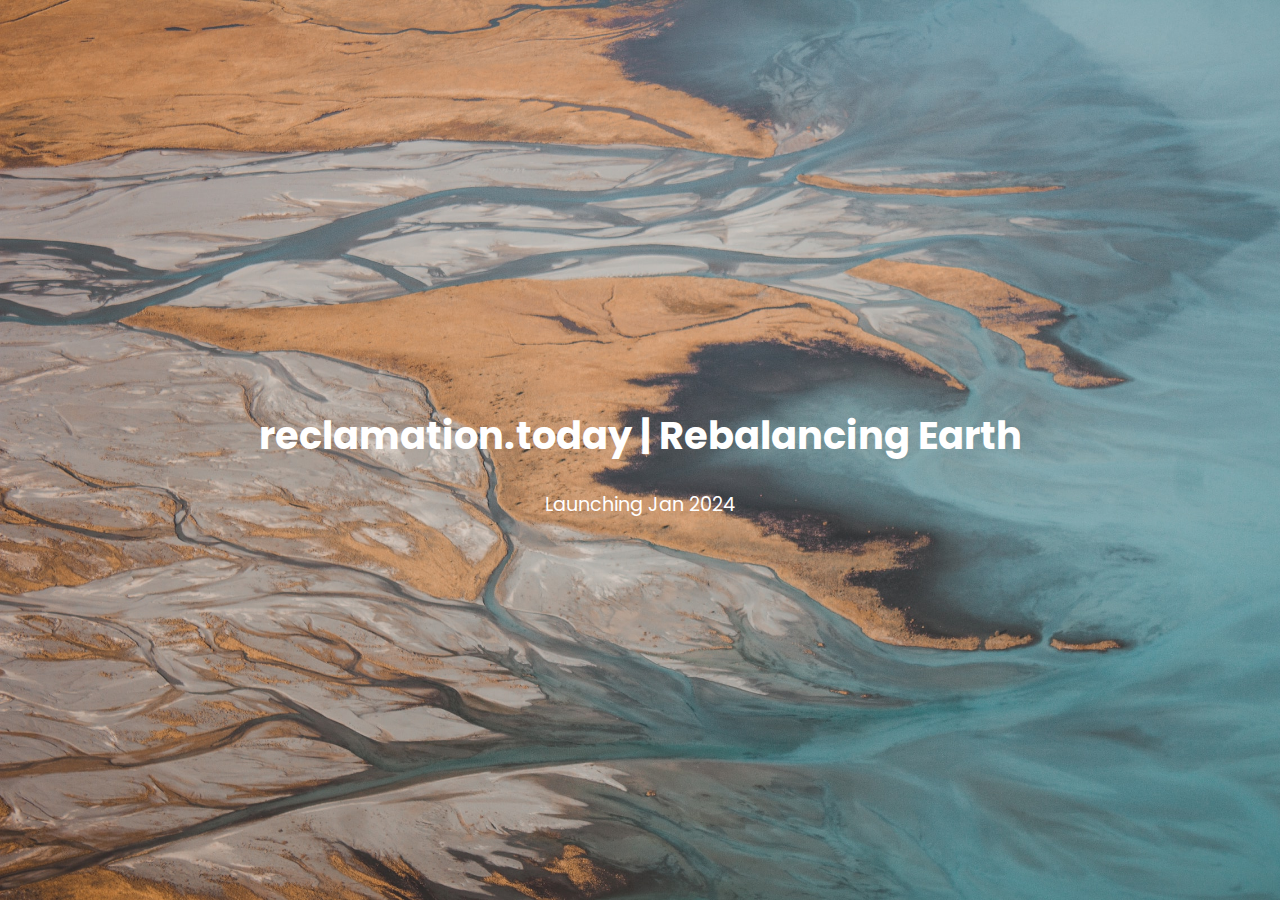
==== index.html @ a5bebaca "added new launch date" ====
<!DOCTYPE html>
<html>
    <head>
        <link rel="stylesheet" href="landingcss.css">
        <link rel="preconnect" href="https://fonts.googleapis.com">
        <link rel="preconnect" href="https://fonts.gstatic.com" crossorigin>
        <link href="https://fonts.googleapis.com/css2?family=Poppins:wght@500&display=swap" rel="stylesheet">
        <title>reclamation.today</title>
    </head>
    <body>
        <div>
            <h1>reclamation.today | Rebalancing Earth</h1>
            <p1>Launching Jan 2024</p1>
        </div>
    </body>
</html>
---- landingcss.css ----
body {
    display: flex;
    flex-direction: column;
    justify-content: center;
    align-items: center;
    text-align: center;
    height: 100vh;
    margin: 0;
    font-family: poppins;
    font-size: larger;
    background-image: url(lpage.jpg);
    background-size: cover;
    color: white;
}
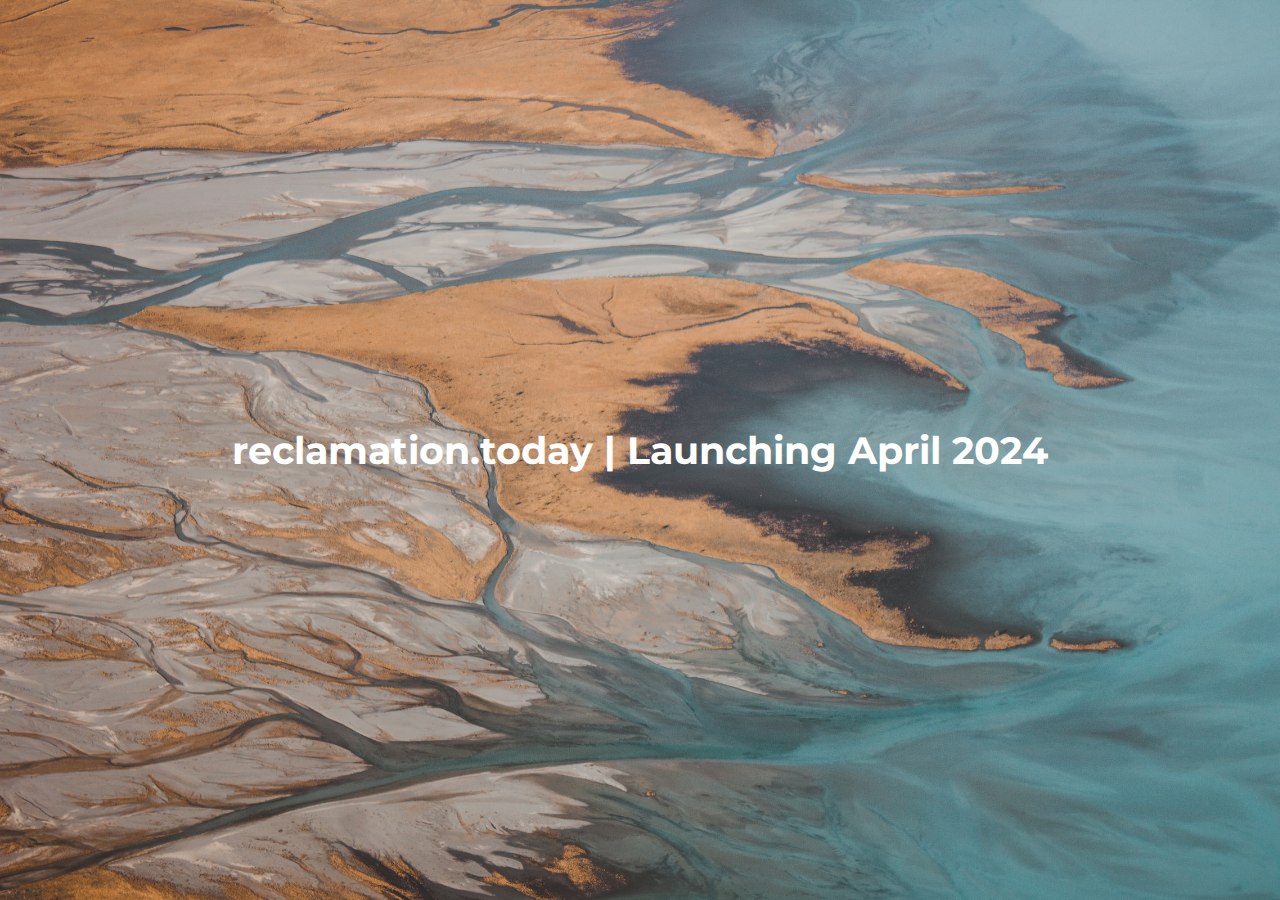
==== commit 715abf4e: "added launch date" ====
--- a/index.html
+++ b/index.html
@@ -1,16 +1,16 @@
 <!DOCTYPE html>
-<html>
-    <head>
-        <link rel="stylesheet" href="landingcss.css">
-        <link rel="preconnect" href="https://fonts.googleapis.com">
-        <link rel="preconnect" href="https://fonts.gstatic.com" crossorigin>
-        <link href="https://fonts.googleapis.com/css2?family=Poppins:wght@500&display=swap" rel="stylesheet">
-        <title>reclamation.today</title>
-    </head>
-    <body>
-        <div>
-            <h1>reclamation.today | Rebalancing Earth</h1>
-            <p1>Launching Jan 2024</p1>
-        </div>
-    </body>
-</html>+<html lang="en">
+<head>
+    <meta charset="UTF-8">
+    <meta name="viewport" content="width=device-width, initial-scale=1.0">
+    <title>reclamation.today</title>
+    <link rel="stylesheet" href="style.css">
+    <link rel="preconnect" href="https://fonts.googleapis.com">
+    <link rel="preconnect" href="https://fonts.gstatic.com" crossorigin>
+    <link href="https://fonts.googleapis.com/css2?family=Montserrat:ital,wght@0,100..900;1,100..900&display=swap" rel="stylesheet">
+</head>
+<body>
+    <h1>reclamation.today | Launching April 2024</h1>
+</body>
+</html>
+
--- a/style.css
+++ b/style.css
@@ -0,0 +1,14 @@
+body {
+    display: flex;
+    flex-direction: column;
+    justify-content: center;
+    align-items: center;
+    text-align: center;
+    height: 100vh;
+    margin: 0;
+    font-family: Montserrat;
+    font-size: larger;
+    background-image: url(lpage.jpg);
+    background-size: cover;
+    color: white;
+}
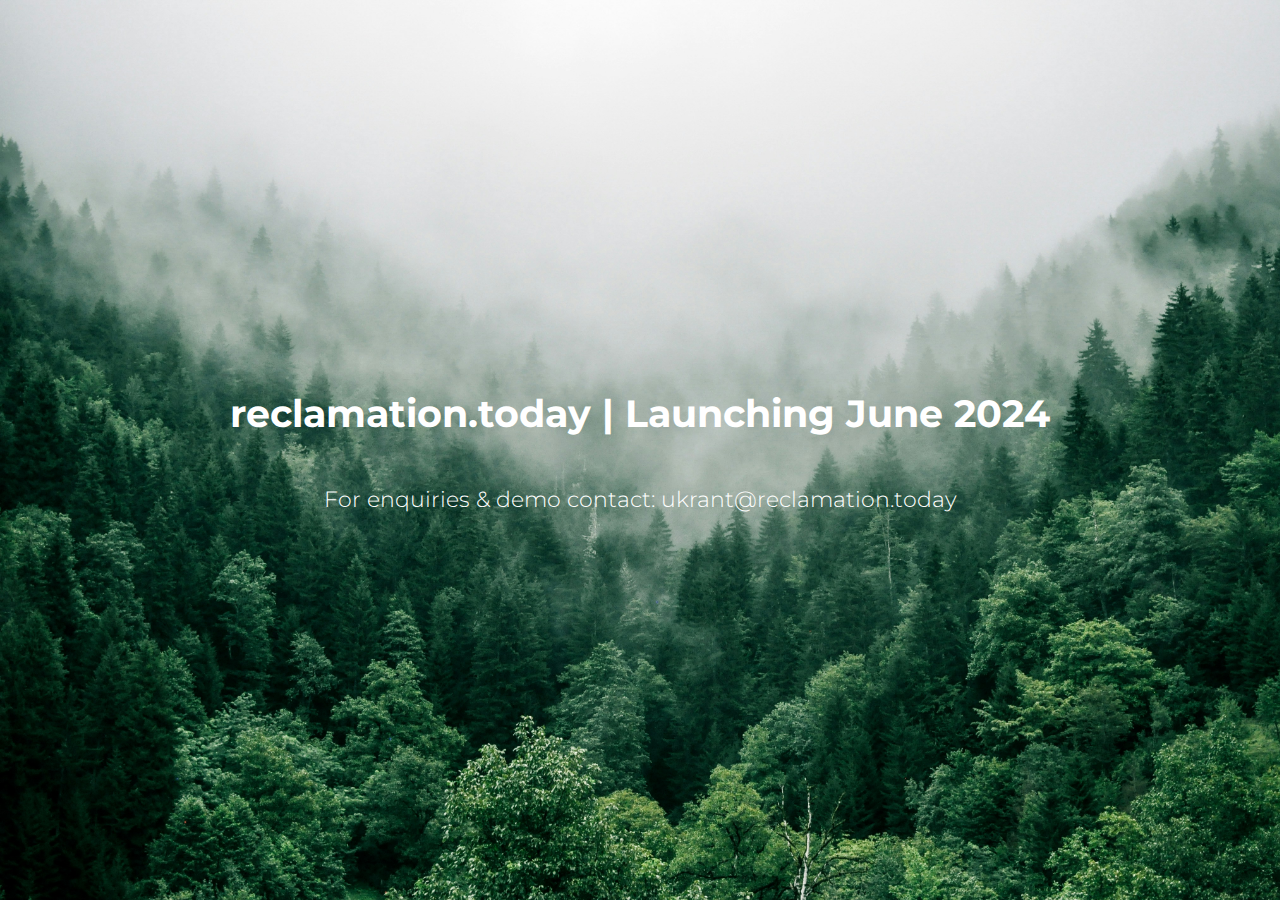
==== commit 494caf5d: "update" ====
--- a/index.html
+++ b/index.html
@@ -10,7 +10,8 @@
     <link href="https://fonts.googleapis.com/css2?family=Montserrat:ital,wght@0,100..900;1,100..900&display=swap" rel="stylesheet">
 </head>
 <body>
-    <h1>reclamation.today | Launching April 2024</h1>
+    <h1>reclamation.today | Launching June 2024</h1>
+    <h3>For enquiries & demo contact: ukrant@reclamation.today</h3>
 </body>
 </html>
 
--- a/style.css
+++ b/style.css
@@ -8,7 +8,11 @@
     margin: 0;
     font-family: Montserrat;
     font-size: larger;
-    background-image: url(lpage.jpg);
+    background-image: url(rec.jpg);
     background-size: cover;
     color: white;
 }
+
+h3 {
+    font-weight: 300;
+}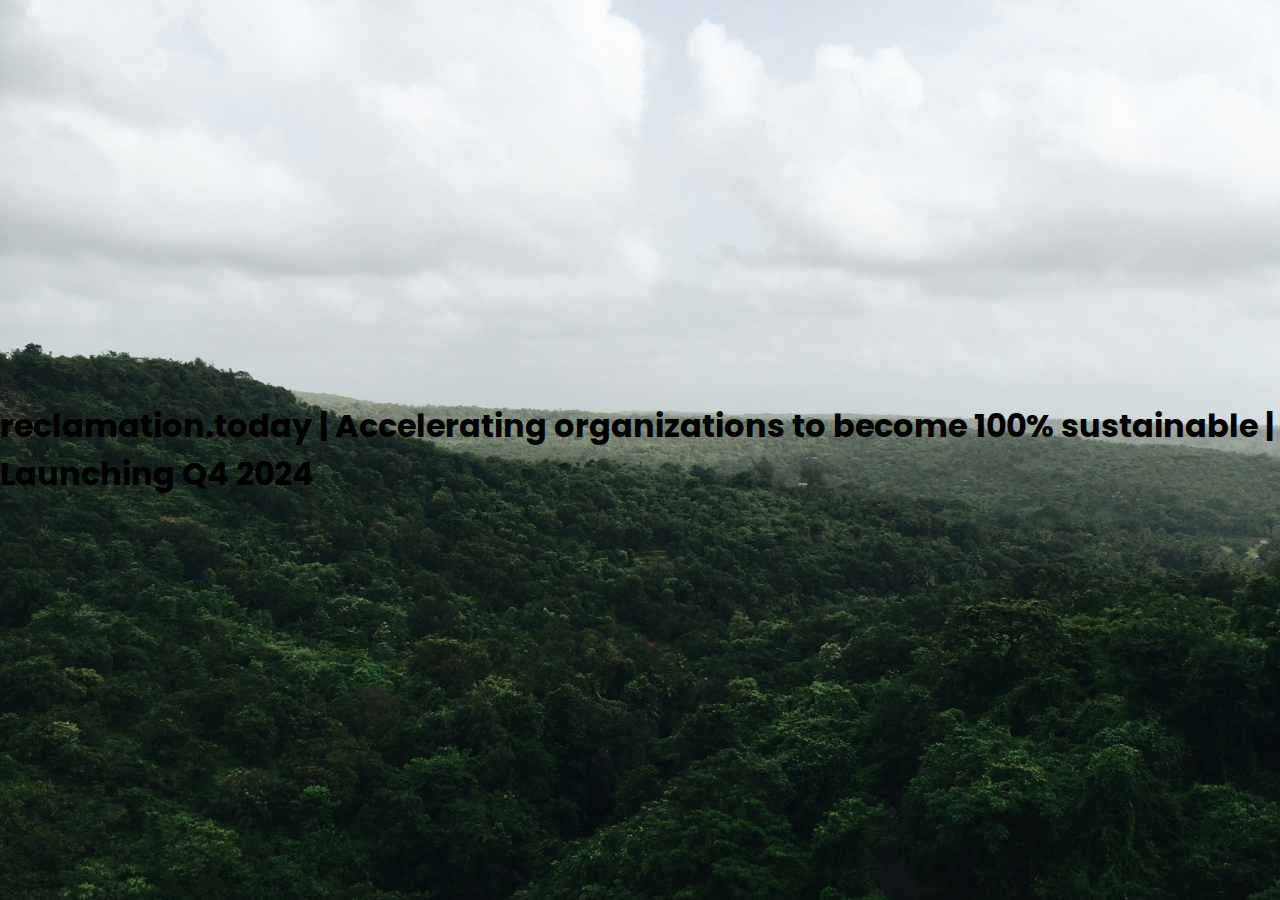
==== commit 07d8072a: "new reclamation.today" ====
--- a/index.html
+++ b/index.html
@@ -7,11 +7,10 @@
     <link rel="stylesheet" href="style.css">
     <link rel="preconnect" href="https://fonts.googleapis.com">
     <link rel="preconnect" href="https://fonts.gstatic.com" crossorigin>
-    <link href="https://fonts.googleapis.com/css2?family=Montserrat:ital,wght@0,100..900;1,100..900&display=swap" rel="stylesheet">
+    <link href="https://fonts.googleapis.com/css2?family=Poppins:ital,wght@0,100;0,200;0,300;0,400;0,500;0,600;0,700;0,800;0,900;1,100;1,200;1,300;1,400;1,500;1,600;1,700;1,800;1,900&display=swap" rel="stylesheet">
 </head>
 <body>
-    <h1>reclamation.today | Launching June 2024</h1>
-    <h3>For enquiries & demo contact: ukrant@reclamation.today</h3>
+    <h1>reclamation.today | Accelerating organizations to become 100% sustainable | Launching Q4 2024</h1>
+    <script src="script.js"></script>
 </body>
 </html>
-
--- a/style.css
+++ b/style.css
@@ -1,18 +1,10 @@
 body {
+    background-image: url("images/herosecpic.jpg");
+    background-size: cover;
+    margin: 0;
+    height: 100vh;
     display: flex;
-    flex-direction: column;
+    align-items: center;
     justify-content: center;
-    align-items: center;
-    text-align: center;
-    height: 100vh;
-    margin: 0;
-    font-family: Montserrat;
-    font-size: larger;
-    background-image: url(rec.jpg);
-    background-size: cover;
-    color: white;
-}
-
-h3 {
-    font-weight: 300;
+    font-family: poppins;
 }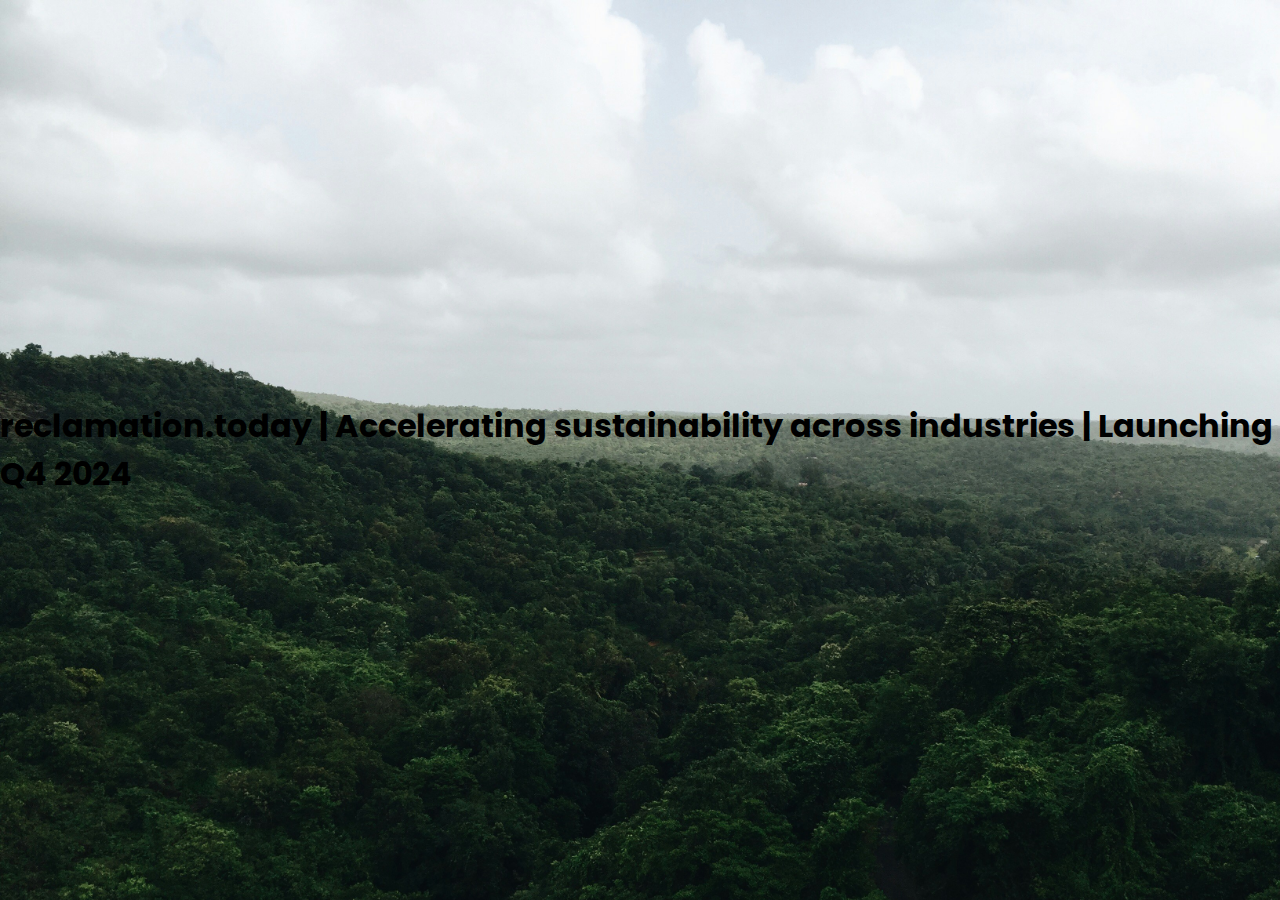
==== commit b8524fd2: "updated tagline" ====
--- a/index.html
+++ b/index.html
@@ -10,7 +10,7 @@
     <link href="https://fonts.googleapis.com/css2?family=Poppins:ital,wght@0,100;0,200;0,300;0,400;0,500;0,600;0,700;0,800;0,900;1,100;1,200;1,300;1,400;1,500;1,600;1,700;1,800;1,900&display=swap" rel="stylesheet">
 </head>
 <body>
-    <h1>reclamation.today | Accelerating organizations to become 100% sustainable | Launching Q4 2024</h1>
+    <h1>reclamation.today | Accelerating sustainability across industries | Launching Q4 2024</h1>
     <script src="script.js"></script>
 </body>
 </html>
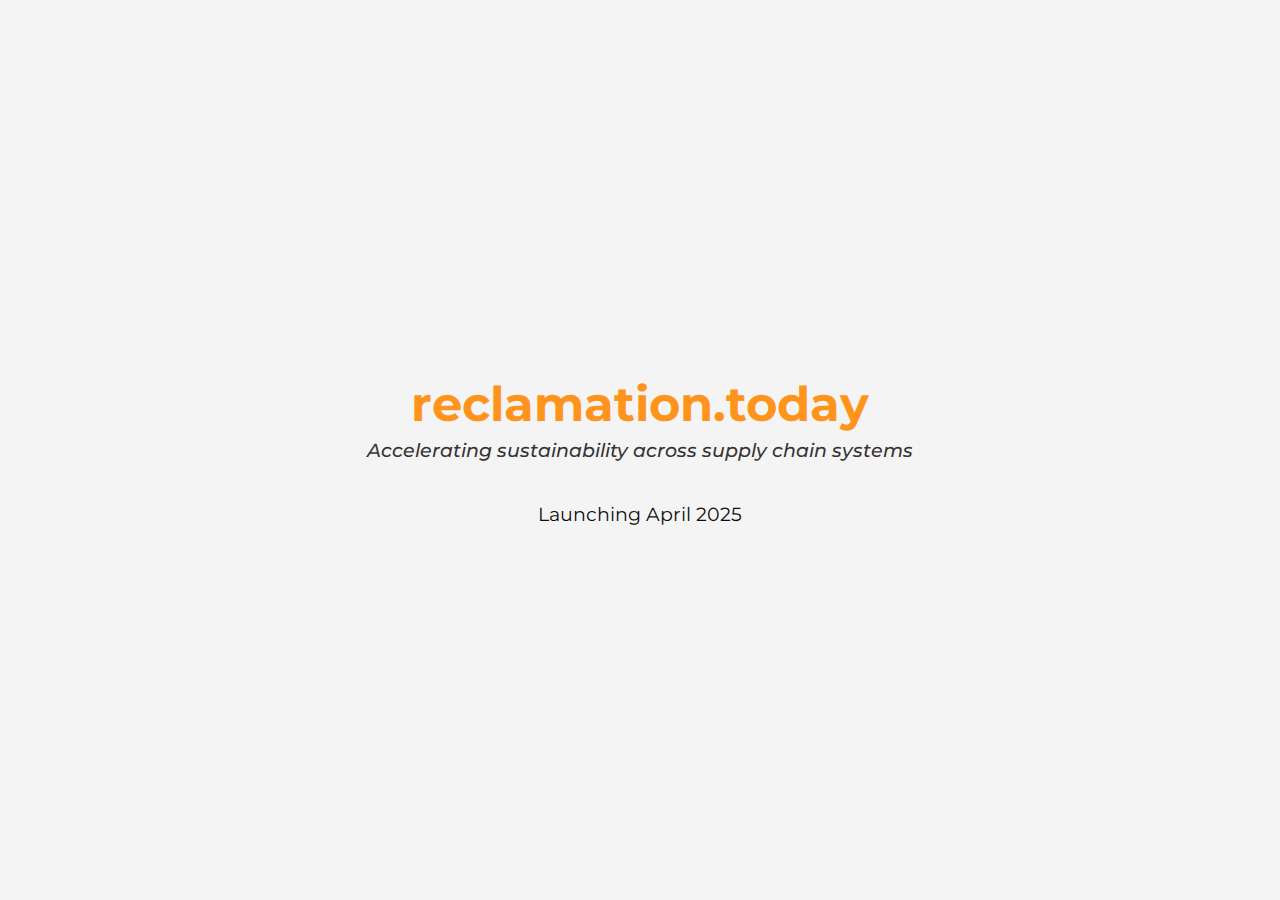
==== commit f487ebd6: "pre_launch site" ====
--- a/index.html
+++ b/index.html
@@ -3,14 +3,15 @@
 <head>
     <meta charset="UTF-8">
     <meta name="viewport" content="width=device-width, initial-scale=1.0">
-    <title>reclamation.today</title>
+    <title>Centered Logo Page</title>
+    <link href="https://fonts.googleapis.com/css2?family=Montserrat:wght@400;700&display=swap" rel="stylesheet">
     <link rel="stylesheet" href="style.css">
-    <link rel="preconnect" href="https://fonts.googleapis.com">
-    <link rel="preconnect" href="https://fonts.gstatic.com" crossorigin>
-    <link href="https://fonts.googleapis.com/css2?family=Poppins:ital,wght@0,100;0,200;0,300;0,400;0,500;0,600;0,700;0,800;0,900;1,100;1,200;1,300;1,400;1,500;1,600;1,700;1,800;1,900&display=swap" rel="stylesheet">
 </head>
 <body>
-    <h1>reclamation.today | Accelerating sustainability across industries | Launching Q4 2024</h1>
-    <script src="script.js"></script>
+    <div class="container">
+        <div class="title">reclamation.today</div>
+        <div class="description">Accelerating sustainability across supply chain systems</div>
+        <div class="launch_date">Launching April 2025</div>
+    </div>
 </body>
 </html>
--- a/style.css
+++ b/style.css
@@ -1,10 +1,49 @@
+/* Reset default styles */
+* {
+    margin: 0;
+    padding: 0;
+    box-sizing: border-box;
+}
+
+/* Full-page centering */
 body {
-    background-image: url("images/herosecpic.jpg");
-    background-size: cover;
-    margin: 0;
+    display: flex;
+    justify-content: center;
+    align-items: center;
     height: 100vh;
+    background-color: #f4f4f4;
+    font-family: 'Montserrat', sans-serif;
+    text-align: center;
+}
+
+/* Container to align content */
+.container {
     display: flex;
+    flex-direction: column;
     align-items: center;
-    justify-content: center;
-    font-family: poppins;
-}+}
+
+/* Logo text styling */
+.title {
+    font-size: 3rem;
+    font-weight: 700;
+    color: #ff941d;
+}
+
+/* Subtext styling */
+.description {
+    font-size: 1.2rem;
+    font-weight: 500;
+    font-style: italic;
+    color: #373434;
+    margin-top: 5px;
+}
+
+.launch_date {
+    font-size: 1.2rem;
+    font-weight: 400;
+    color: #100f0f;
+    margin-top: 40px;
+}
+
+
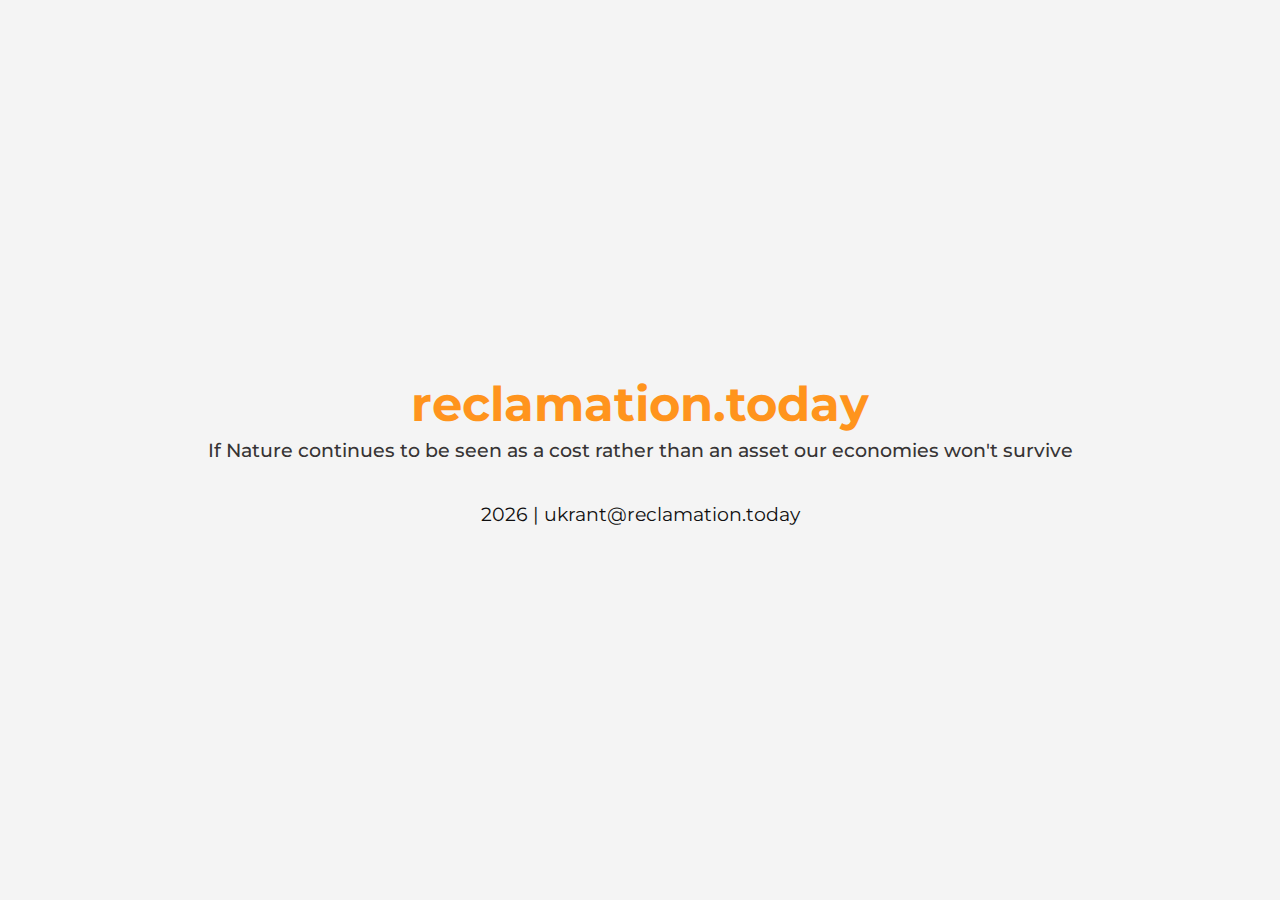
==== commit 509697af: "going on break" ====
--- a/index.html
+++ b/index.html
@@ -3,15 +3,15 @@
 <head>
     <meta charset="UTF-8">
     <meta name="viewport" content="width=device-width, initial-scale=1.0">
-    <title>Centered Logo Page</title>
+    <title>reclamation</title>
     <link href="https://fonts.googleapis.com/css2?family=Montserrat:wght@400;700&display=swap" rel="stylesheet">
     <link rel="stylesheet" href="style.css">
 </head>
 <body>
     <div class="container">
         <div class="title">reclamation.today</div>
-        <div class="description">Accelerating sustainability across supply chain systems</div>
-        <div class="launch_date">Launching April 2025</div>
+        <div class="description">If Nature continues to be seen as a cost rather than an asset our economies won't survive</div>
+        <div class="launch_date">2026 | ukrant@reclamation.today</div>
     </div>
 </body>
 </html>
--- a/style.css
+++ b/style.css
@@ -34,7 +34,6 @@
 .description {
     font-size: 1.2rem;
     font-weight: 500;
-    font-style: italic;
     color: #373434;
     margin-top: 5px;
 }
